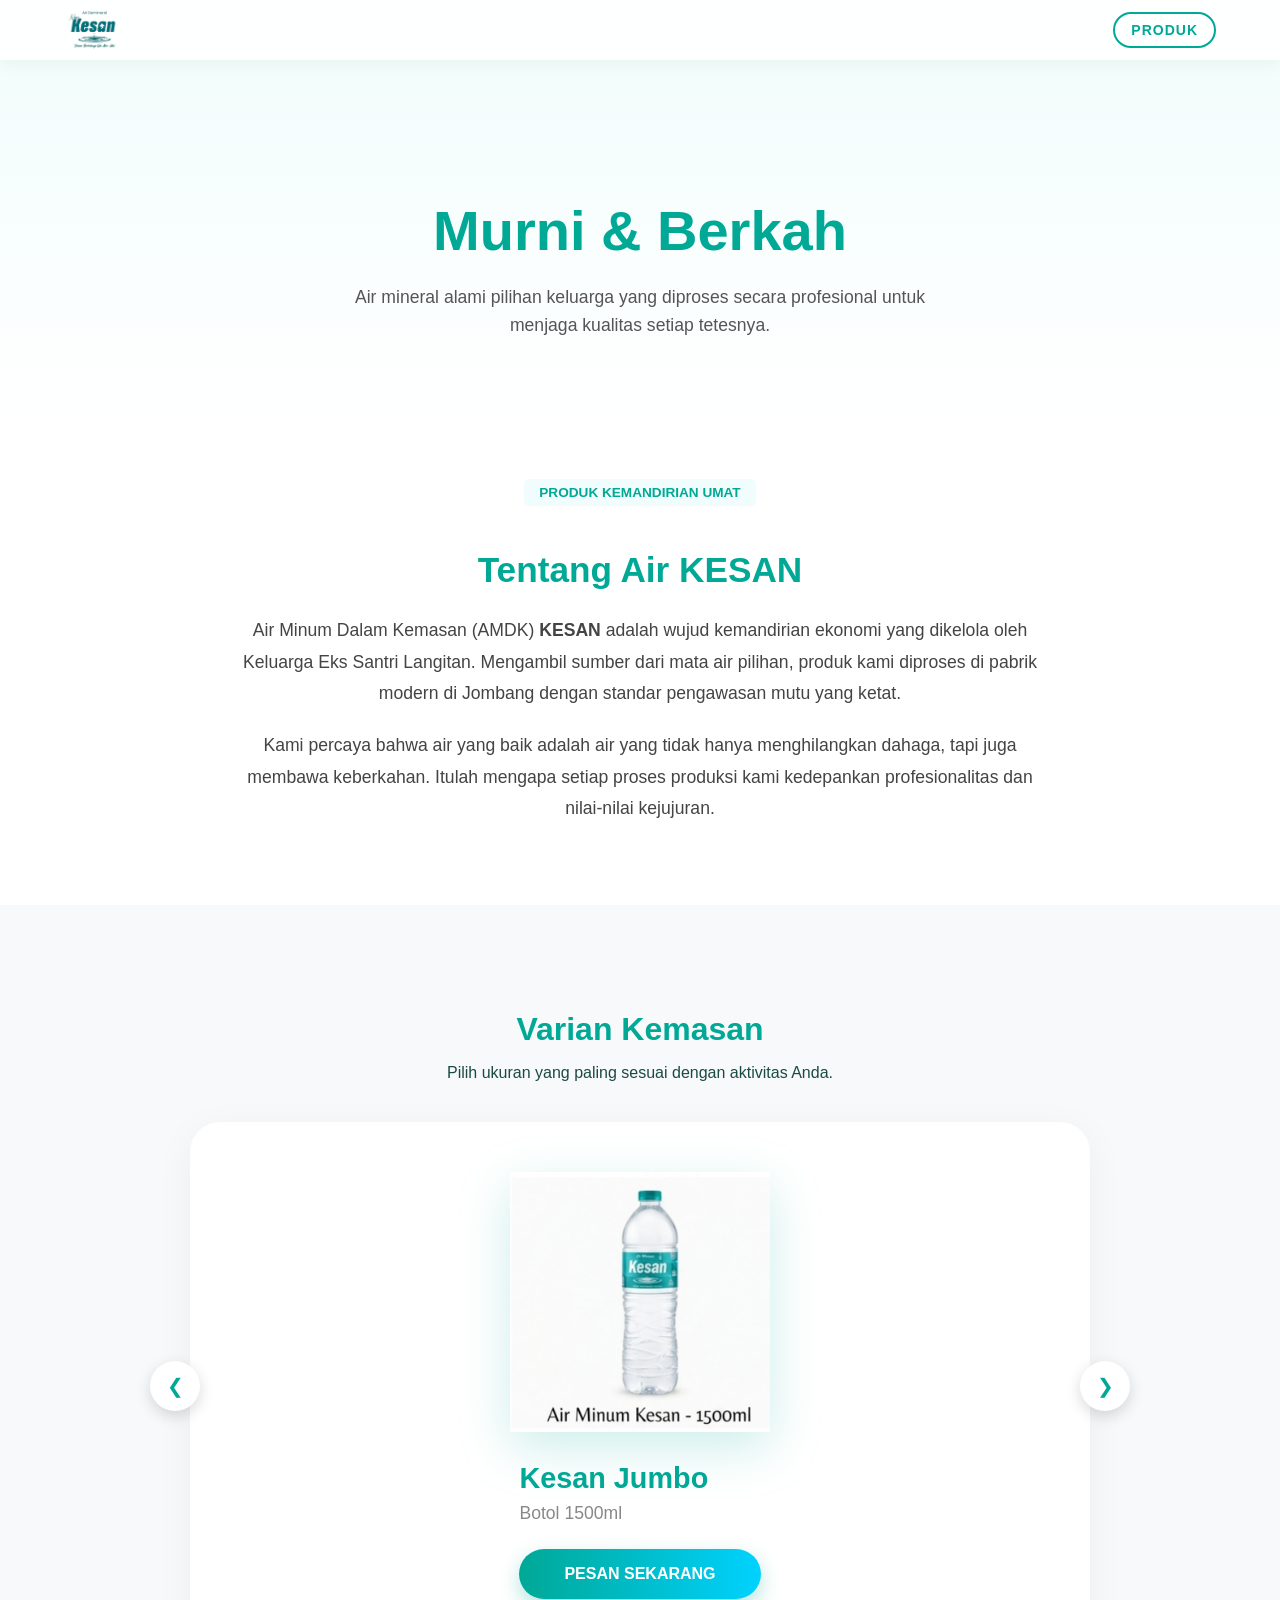
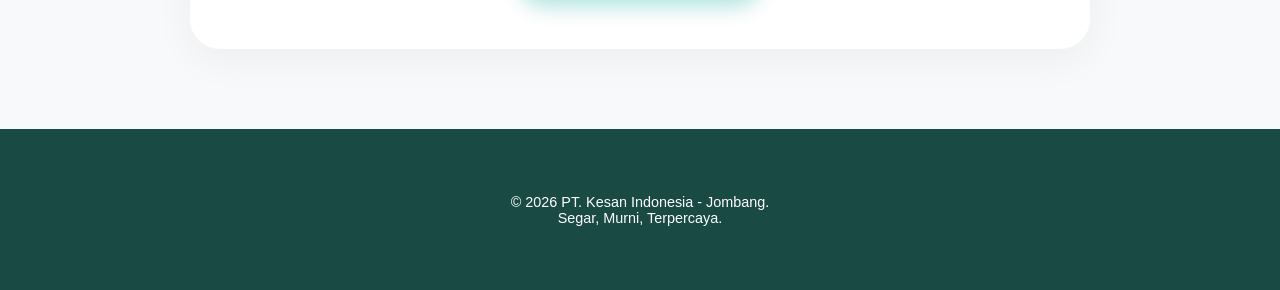
==== index.html @ 50c82d20 "Add files via upload" ====
<!DOCTYPE html>
<html lang="id">
<head>
    <meta charset="UTF-8">
    <meta name="viewport" content="width=device-width, initial-scale=1.0">
    
    <title>Kesan - Air Mineral Murni Produk Santri Ponpes Langitan</title>

    <meta name="description" content="Air Mineral KESAN, produk AMDK murni dari mata air pegunungan yang dikelola santri Ponpes Langitan. Segar, higienis, dan membawa keberkahan bagi umat.">

    <meta name="keywords" content="air mineral santri, air mineral ponpes langitan, air produk langitan, amdk kesan, air mineral langitan, produk santri, air minum pesantren, kemandirian umat, air mineral jombang, air mineral barokah">

    <meta name="author" content="Kesan Indonesia">
    <meta name="robots" content="index, follow">

    <meta property="og:title" content="Kesan - Air Mineral Produk Santri Ponpes Langitan">
    <meta property="og:description" content="Hidrasi sehat dengan air mineral berkualitas produk asli santri Langitan. Murni dari alam, diproses secara profesional.">
    <meta property="og:image" content="kesanlogo.png"> <meta property="og:url" content="https://amogenz.pp.ua"> <meta property="og:type" content="website">

    <meta name="twitter:card" content="summary_large_image">
    <meta name="twitter:title" content="Kesan - Air Mineral Produk Santri Ponpes Langitan">
    <meta name="twitter:description" content="Air mineral murni pilihan keluarga dari Pondok Pesantren Langitan.">
    <meta name="twitter:image" content="kesanlogo.png">

    <link rel="stylesheet" href="style.css">
</head>

<body>

    <nav>
        <div class="logo">
            <img src="kesanlogo.png" alt="Logo Air Mineral Kesan Produk Santri Langitan">
        </div>
        <div class="nav-links">
            <a href="#produk">PRODUK</a>
        </div>
    </nav>

    <header class="hero">
        <h1>Murni & Berkah</h1>
        <p>Air mineral alami pilihan keluarga yang diproses secara profesional untuk menjaga kualitas setiap tetesnya.</p>
    </header>

    <section class="info-section">
        <div class="info-content">
            <span class="feature-tag">PRODUK KEMANDIRIAN UMAT</span>
            <h2>Tentang Air KESAN</h2>
            <p>Air Minum Dalam Kemasan (AMDK) <b>KESAN</b> adalah wujud kemandirian ekonomi yang dikelola oleh Keluarga Eks Santri Langitan. Mengambil sumber dari mata air pilihan, produk kami diproses di pabrik modern di Jombang dengan standar pengawasan mutu yang ketat.</p>
            <p>Kami percaya bahwa air yang baik adalah air yang tidak hanya menghilangkan dahaga, tapi juga membawa keberkahan. Itulah mengapa setiap proses produksi kami kedepankan profesionalitas dan nilai-nilai kejujuran.</p>
        </div>
    </section>

    <section class="slider-section" id="produk">
        <div class="section-title">
            <h2>Varian Kemasan</h2>
            <p>Pilih ukuran yang paling sesuai dengan aktivitas Anda.</p>
        </div>

        <div class="slider-container">
            <button class="arrow arrow-left" onclick="moveSlide(-1)" aria-label="Slide Sebelumnya">&#10094;</button>
            
            <div class="slider-wrapper">
                <div class="product-track" id="productTrack">
                    
                    <div class="product-card">
                        <img src="kesan1500.png" alt="Air Mineral Kesan 1500ml Produk Ponpes Langitan">
                        <div class="product-info">
                            <h3>Kesan Jumbo</h3>
                            <p>Botol 1500ml</p>
                            <a href="https://wa.me/6281549638672?text=Halo,%20saya%20ingin%20memesan%20Kesan%201500ml" class="btn-buy" target="_blank">PESAN SEKARANG</a>
                        </div>
                    </div>

                    <div class="product-card">
                        <img src="kesan600.png" alt="Air Mineral Kesan 600ml Produk Ponpes Langitan">
                        <div class="product-info">
                            <h3>Kesan Reguler</h3>
                            <p>Botol 600ml</p>
                            <a href="https://wa.me/6281549638672?text=Halo,%20saya%20ingin%20memesan%20Kesan%20600ml" class="btn-buy" target="_blank">PESAN SEKARANG</a>
                        </div>
                    </div>

                    <div class="product-card">
                        <img src="kesan330.png" alt="Air Mineral Kesan 330ml Produk Ponpes Langitan">
                        <div class="product-info">
                            <h3>Kesan Mini</h3>
                            <p>Botol 330ml</p>
                            <a href="https://wa.me/6281549638672?text=Halo,%20saya%20ingin%20memesan%20Kesan%20330ml" class="btn-buy" target="_blank">PESAN SEKARANG</a>
                        </div>
                    </div>

                    <div class="product-card">
                        <img src="kesan240.png" alt="Air Mineral Kesan 240ml Produk Ponpes Langitan">
                        <div class="product-info">
                            <h3>Kesan Personal</h3>
                            <p>Botol 240ml</p>
                            <a href="https://wa.me/6281549638672?text=Halo,%20saya%20ingin%20memesan%20Kesan%20240ml" class="btn-buy" target="_blank">PESAN SEKARANG</a>
                        </div>
                    </div>

                    <div class="product-card">
                        <img src="kesan220.png" alt="Air Mineral Kesan 220ml Produk Ponpes Langitan">
                        <div class="product-info">
                            <h3>Kesan Cup</h3>
                            <p>Gelas 220ml</p>
                            <a href="https://wa.me/6281549638672?text=Halo,%20saya%20ingin%20memesan%20Kesan%20220ml" class="btn-buy" target="_blank">PESAN SEKARANG</a>
                        </div>
                    </div>

                    <div class="product-card">
                        <img src="kesan120.png" alt="Air Mineral Kesan 120ml Produk Ponpes Langitan">
                        <div class="product-info">
                            <h3>Kesan Small Cup</h3>
                            <p>Gelas 120ml</p>
                            <a href="https://wa.me/6281549638672?text=Halo,%20saya%20ingin%20memesan%20Kesan%20120ml" class="btn-buy" target="_blank">PESAN SEKARANG</a>
                        </div>
                    </div>

                </div>
            </div>

            <button class="arrow arrow-right" onclick="moveSlide(1)" aria-label="Slide Selanjutnya">&#10095;</button>
        </div>
    </section>

    <footer>
        <p>&copy; 2026 PT. Kesan Indonesia - Jombang.<br>Segar, Murni, Terpercaya.</p>
    </footer>
    
     <script src="script.js"></script>

</body>
</html>
---- style.css ----
:root {
            --primary-aqua: #00a896; 
            --secondary-aqua: #00d2ff;
            --soft-aqua: #f0fdfc;
            --white: #ffffff;
            --dark-blue: #1a4a44;
            --gray-light: #f8f9fa;
        }

        /* Smooth Scroll */
        html {
            scroll-behavior: smooth;
        }

        body {
            margin: 0;
            font-family: 'Segoe UI', Roboto, Helvetica, Arial, sans-serif;
            color: var(--dark-blue);
            background-color: var(--white);
            overflow-x: hidden;
        }

        /* Navigasi */
        nav {
            padding: 10px 5%;
            display: flex;
            justify-content: space-between;
            align-items: center;
            background: rgba(255, 255, 255, 0.9);
            backdrop-filter: blur(15px);
            position: fixed;
            width: 100%;
            top: 0;
            z-index: 1000;
            box-sizing: border-box;
            box-shadow: 0 4px 20px rgba(0,0,0,0.05);
        }

        .logo img {
            height: 40px;
            display: block;
        }

        .nav-links a {
            text-decoration: none;
            color: var(--primary-aqua);
            font-weight: 700;
            font-size: 14px;
            letter-spacing: 1px;
            padding: 8px 16px;
            border: 2px solid var(--primary-aqua);
            border-radius: 50px;
            transition: 0.3s;
        }

        .nav-links a:hover {
            background: var(--primary-aqua);
            color: white;
        }

        /* Hero Section */
        .hero {
            padding: 160px 20px 80px;
            text-align: center;
            background: linear-gradient(180deg, var(--soft-aqua) 0%, var(--white) 100%);
        }

        .hero h1 {
            font-size: 2.8rem;
            margin-bottom: 20px;
            color: var(--primary-aqua);
            font-weight: 800;
        }

        .hero p {
            font-size: 1.1rem;
            max-width: 600px;
            margin: 0 auto;
            line-height: 1.6;
            color: #555;
        }

        /* Section Informasi (Tanpa Gambar) */
        .info-section {
            padding: 60px 10%;
            text-align: center;
        }

        .info-content {
            max-width: 800px;
            margin: 0 auto;
        }

        .info-content h2 {
            font-size: 2.2rem;
            color: var(--primary-aqua);
            margin-bottom: 25px;
        }

        .info-content p {
            font-size: 1.1rem;
            line-height: 1.8;
            color: #444;
            margin-bottom: 20px;
        }

        .feature-tag {
            display: inline-block;
            background: var(--soft-aqua);
            color: var(--primary-aqua);
            padding: 6px 15px;
            border-radius: 5px;
            font-weight: bold;
            font-size: 0.85rem;
            margin-bottom: 15px;
        }

        /* Slider Produk */
        .slider-section {
            padding: 80px 0;
            background: var(--gray-light);
        }

        .section-title {
            text-align: center;
            margin-bottom: 40px;
            padding: 0 20px;
        }

        .section-title h2 {
            font-size: 2rem;
            color: var(--primary-aqua);
            margin-bottom: 10px;
        }

        .slider-container {
            position: relative;
            max-width: 900px;
            margin: 0 auto;
            padding: 0 15px;
        }

        .slider-wrapper {
            overflow: hidden;
            background: white;
            border-radius: 30px;
            box-shadow: 0 10px 40px rgba(0,0,0,0.05);
        }

        .product-track {
            display: flex;
            transition: transform 0.6s cubic-bezier(0.25, 1, 0.5, 1);
        }

        .product-card {
            min-width: 100%;
            display: flex;
            flex-direction: column;
            align-items: center;
            padding: 50px 20px;
            box-sizing: border-box;
        }

        .product-card img {
            width: 100%;
            max-width: 260px;
            height: auto;
            margin-bottom: 30px;
            filter: drop-shadow(0 15px 25px rgba(0, 168, 150, 0.2));
        }

        .product-info h3 {
            font-size: 1.8rem;
            margin: 0;
            color: var(--primary-aqua);
        }

        .product-info p {
            margin: 8px 0 25px;
            font-size: 1.1rem;
            color: #888;
        }

        .btn-buy {
            background: linear-gradient(90deg, var(--primary-aqua), var(--secondary-aqua));
            color: white;
            padding: 16px 45px;
            border-radius: 50px;
            text-decoration: none;
            font-weight: bold;
            transition: 0.3s;
            box-shadow: 0 8px 20px rgba(0, 168, 150, 0.3);
            display: inline-block;
        }

        .btn-buy:hover {
            transform: translateY(-3px);
            box-shadow: 0 12px 25px rgba(0, 168, 150, 0.4);
        }

        /* Panah Navigasi - Selalu Ada */
        .arrow {
            position: absolute;
            top: 50%;
            transform: translateY(-50%);
            background: white;
            color: var(--primary-aqua);
            border: none;
            width: 50px;
            height: 50px;
            border-radius: 50%;
            cursor: pointer;
            z-index: 10;
            box-shadow: 0 5px 15px rgba(0,0,0,0.15);
            font-size: 20px;
            display: flex;
            justify-content: center;
            align-items: center;
            transition: 0.3s;
        }

        .arrow:hover { background: var(--primary-aqua); color: white; }
        
        /* Posisi panah agar tidak terlalu keluar di layar kecil */
        .arrow-left { left: 5px; }
        .arrow-right { right: 5px; }

        @media (min-width: 768px) {
            .arrow-left { left: -25px; }
            .arrow-right { right: -25px; }
            .hero h1 { font-size: 3.5rem; }
        }

        /* Mobile Responsive */
        @media (max-width: 768px) {
            .hero { padding: 130px 20px 50px; }
            .hero h1 { font-size: 2.2rem; }
            .info-section { padding: 40px 7%; }
            .product-card { padding: 40px 10px; }
            .product-card img { max-width: 190px; }
            .nav-links a { font-size: 12px; padding: 6px 14px; }
        }

        footer {
            background: var(--dark-blue);
            color: white;
            padding: 50px 20px;
            text-align: center;
            font-size: 0.9rem;
        }
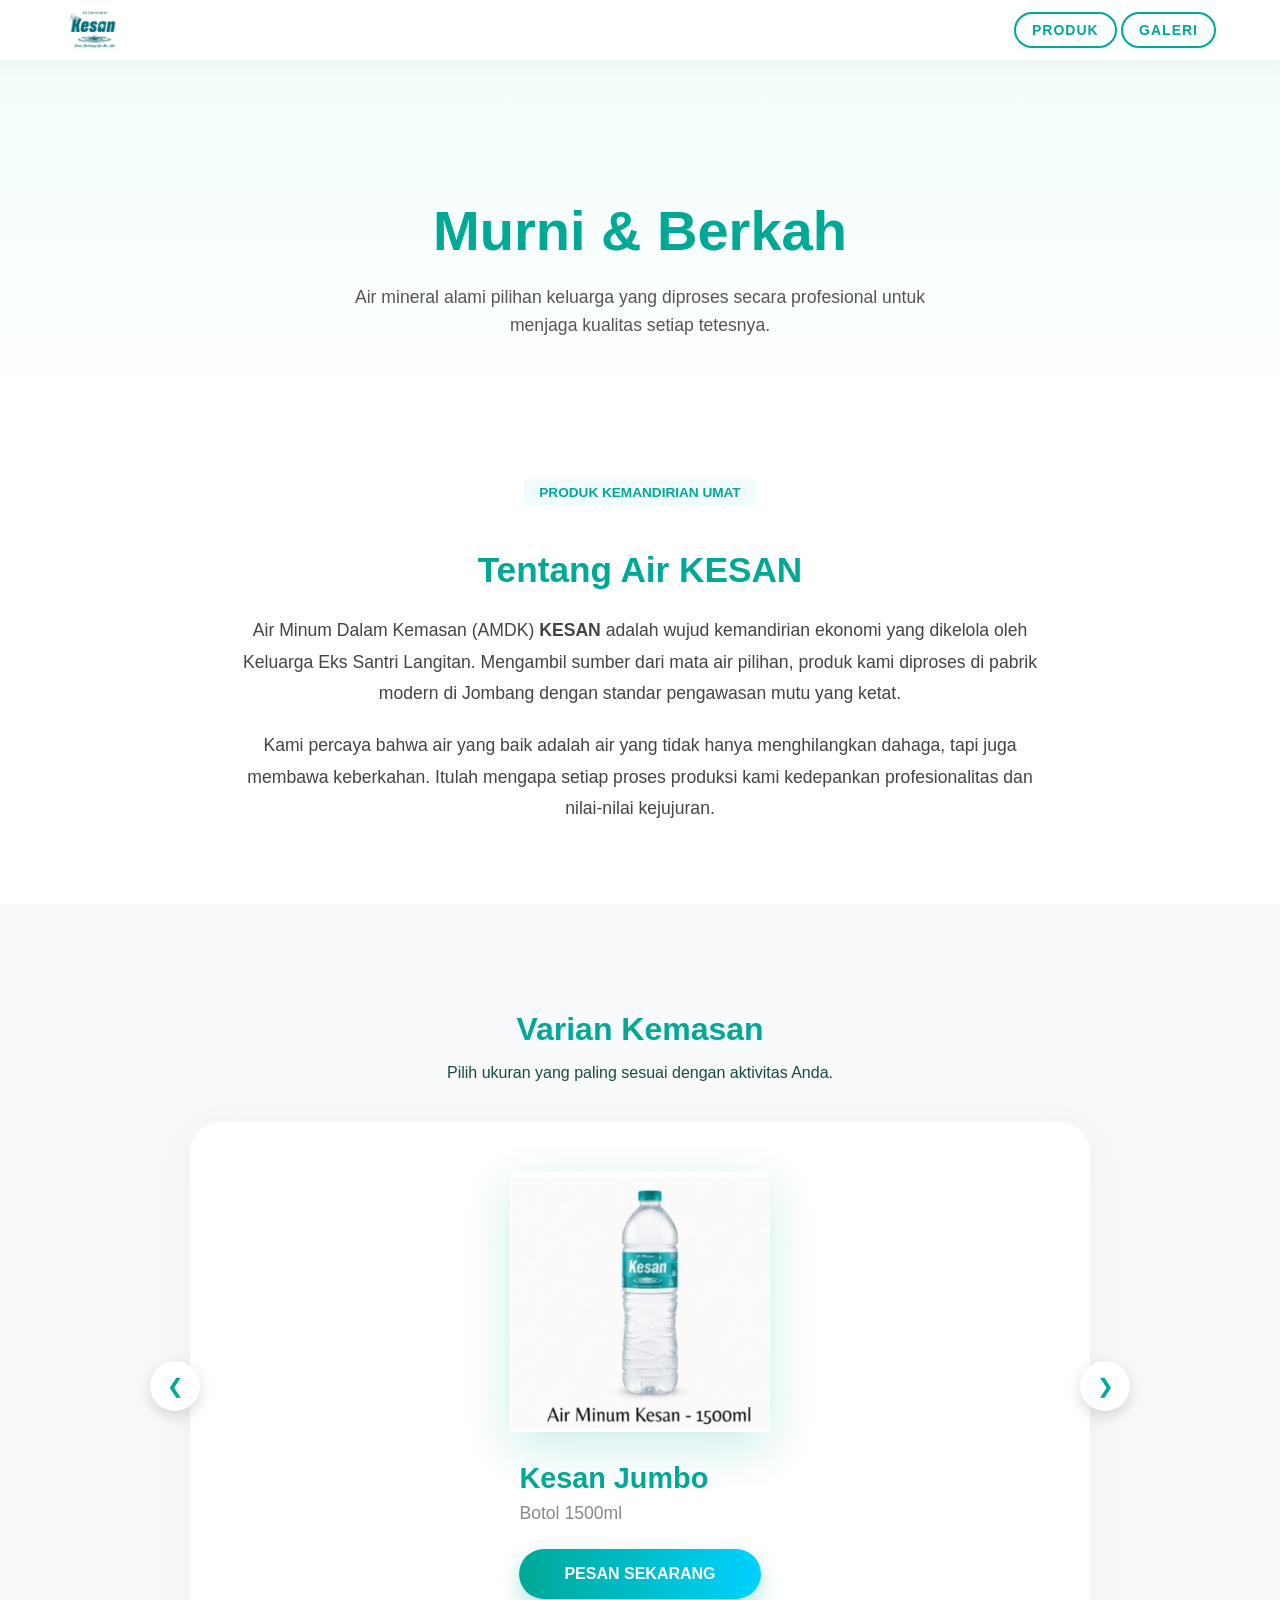
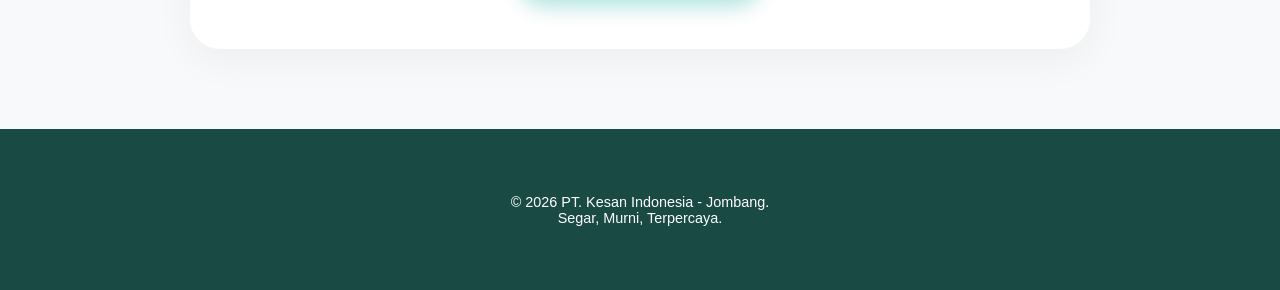
==== commit 6e7ae328: "Add files via upload" ====
--- a/index.html
+++ b/index.html
@@ -5,6 +5,9 @@
     <meta name="viewport" content="width=device-width, initial-scale=1.0">
     
     <title>Kesan - Air Mineral Murni Produk Santri Ponpes Langitan</title>
+    
+    <link rel="icon" type="image/png" href="airkesanlogo.png">
+   <link rel="apple-touch-icon" href="airkesanlogo.png">
 
     <meta name="description" content="Air Mineral KESAN, produk AMDK murni dari mata air pegunungan yang dikelola santri Ponpes Langitan. Segar, higienis, dan membawa keberkahan bagi umat.">
 
@@ -27,13 +30,13 @@
 
 <body>
 
-    <nav>
+        <nav>
         <div class="logo">
             <img src="kesanlogo.png" alt="Logo Air Mineral Kesan Produk Santri Langitan">
         </div>
         <div class="nav-links">
-            <a href="#produk">PRODUK</a>
-        </div>
+            <a href="index.html#produk">PRODUK</a>
+            <a href="galery.html">GALERI</a> </div>
     </nav>
 
     <header class="hero">
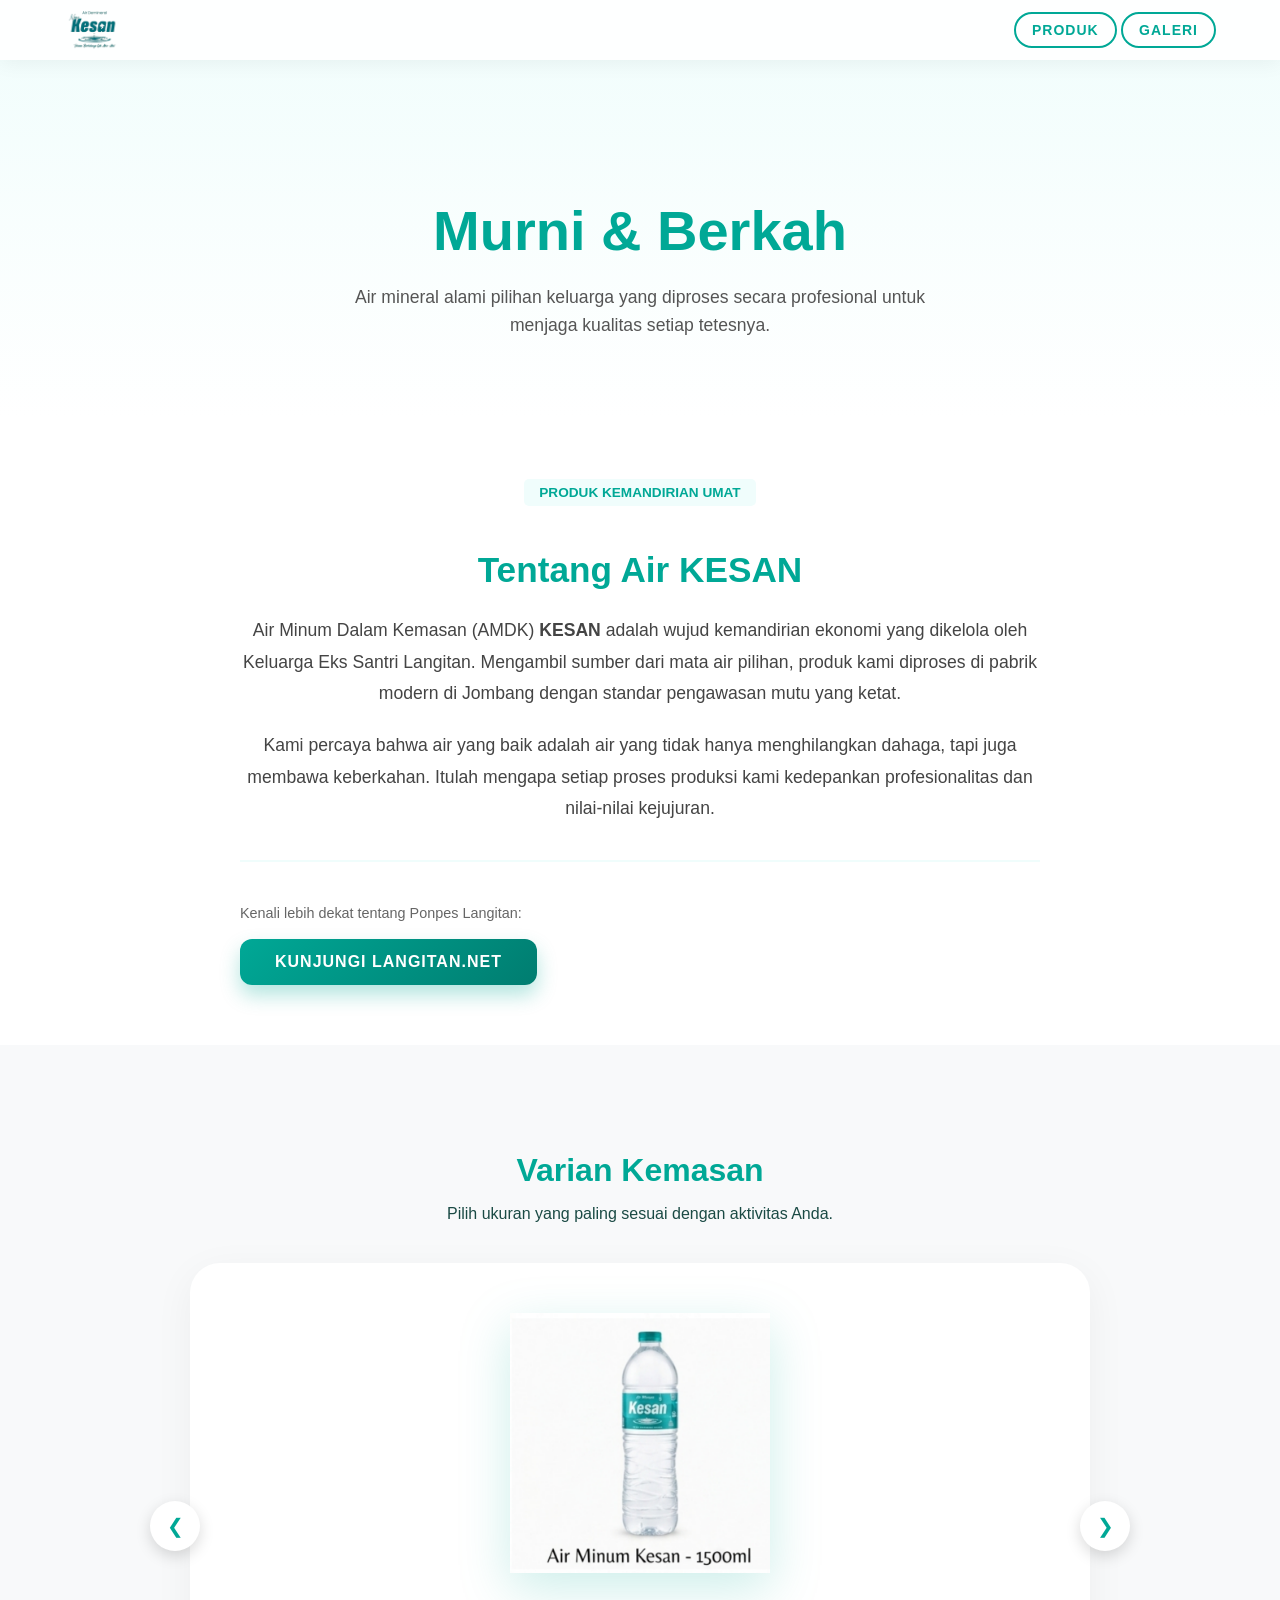
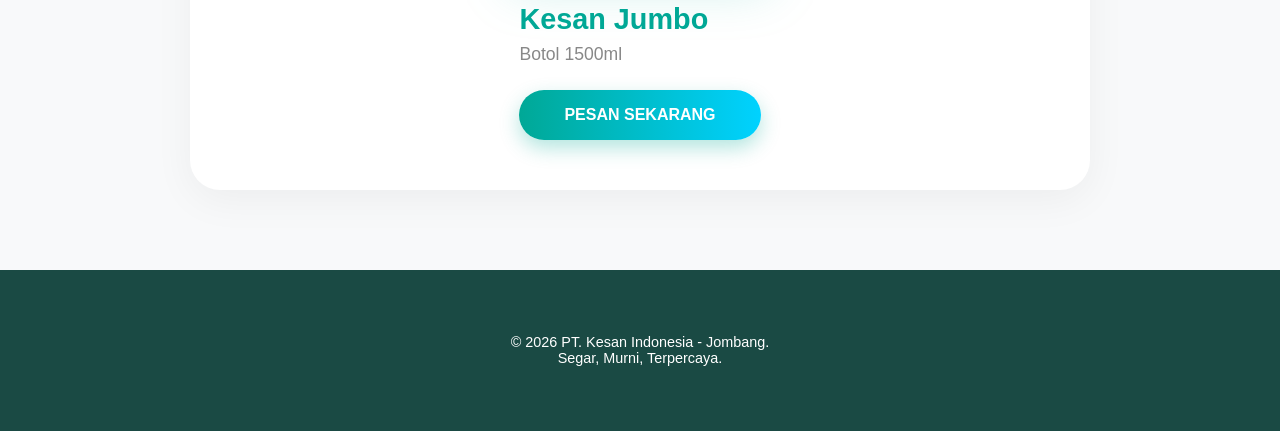
==== commit 66f9482e: "Add files via upload" ====
--- a/index.html
+++ b/index.html
@@ -50,6 +50,13 @@
             <h2>Tentang Air KESAN</h2>
             <p>Air Minum Dalam Kemasan (AMDK) <b>KESAN</b> adalah wujud kemandirian ekonomi yang dikelola oleh Keluarga Eks Santri Langitan. Mengambil sumber dari mata air pilihan, produk kami diproses di pabrik modern di Jombang dengan standar pengawasan mutu yang ketat.</p>
             <p>Kami percaya bahwa air yang baik adalah air yang tidak hanya menghilangkan dahaga, tapi juga membawa keberkahan. Itulah mengapa setiap proses produksi kami kedepankan profesionalitas dan nilai-nilai kejujuran.</p>
+            
+          <div class="langitan-link-container">
+        <p>Kenali lebih dekat tentang Ponpes Langitan:</p>
+        <a href="https://langitan.net/" target="_blank" class="btn-langitan-baru">
+            KUNJUNGI LANGITAN.NET
+        </a>
+    </div>
         </div>
     </section>
 
--- a/style.css
+++ b/style.css
@@ -249,3 +249,54 @@
             text-align: center;
             font-size: 0.9rem;
         }
+        
+        /* Styling Link Langitan Tanpa Logo & Mencolok */
+.langitan-link-container {
+    margin-top: 35px;
+    padding-top: 25px;
+    border-top: 2px solid var(--soft-aqua); /* Garis pembatas lebih tebal tapi soft */
+    text-align: left;
+}
+
+.langitan-link-container p {
+    font-size: 0.9rem;
+    color: #666;
+    margin-bottom: 12px;
+    font-weight: 500;
+}
+
+.btn-langitan-baru {
+    display: inline-block;
+    background: linear-gradient(135deg, #00a896 0%, #007d70 100%); /* Gradasi Hijau Langitan */
+    color: white;
+    padding: 14px 35px;
+    border-radius: 12px; /* Kotak dengan sudut membulat elegan */
+    text-decoration: none;
+    font-weight: 800;
+    font-size: 1rem;
+    letter-spacing: 1px; /* Jarak antar huruf biar gagah */
+    box-shadow: 0 10px 20px rgba(0, 168, 150, 0.3); /* Shadow biar "melayang" */
+    transition: all 0.3s ease;
+    border: none;
+    text-align: center;
+}
+
+.btn-langitan-baru:hover {
+    transform: translateY(-4px); /* Efek naik saat disentuh */
+    box-shadow: 0 15px 25px rgba(0, 168, 150, 0.4); /* Shadow makin tebal pas hover */
+    filter: brightness(1.1); /* Sedikit lebih terang */
+}
+
+.btn-langitan-baru:active {
+    transform: translateY(-1px);
+}
+
+/* Biar Full Width di HP */
+@media (max-width: 768px) {
+    .btn-langitan-baru {
+        display: block;
+        width: 100%;
+        box-sizing: border-box;
+    }
+}
+
